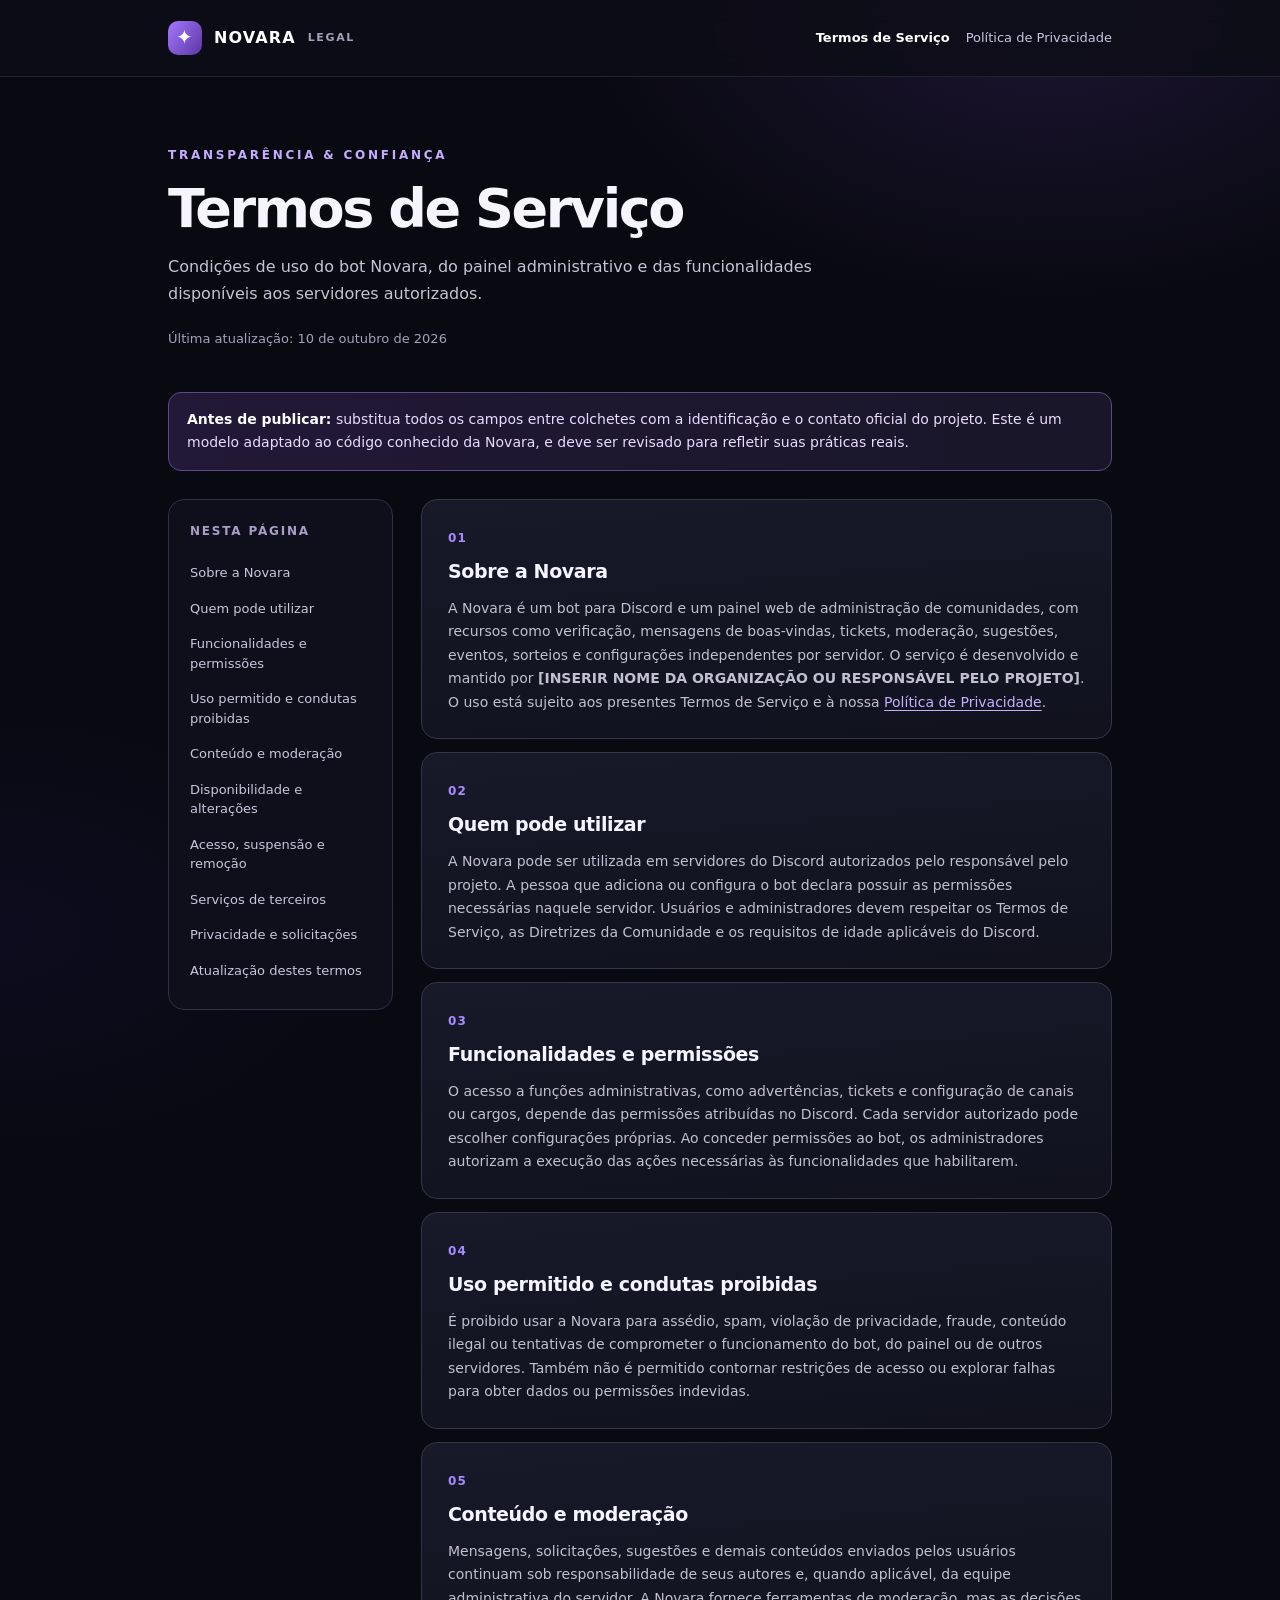
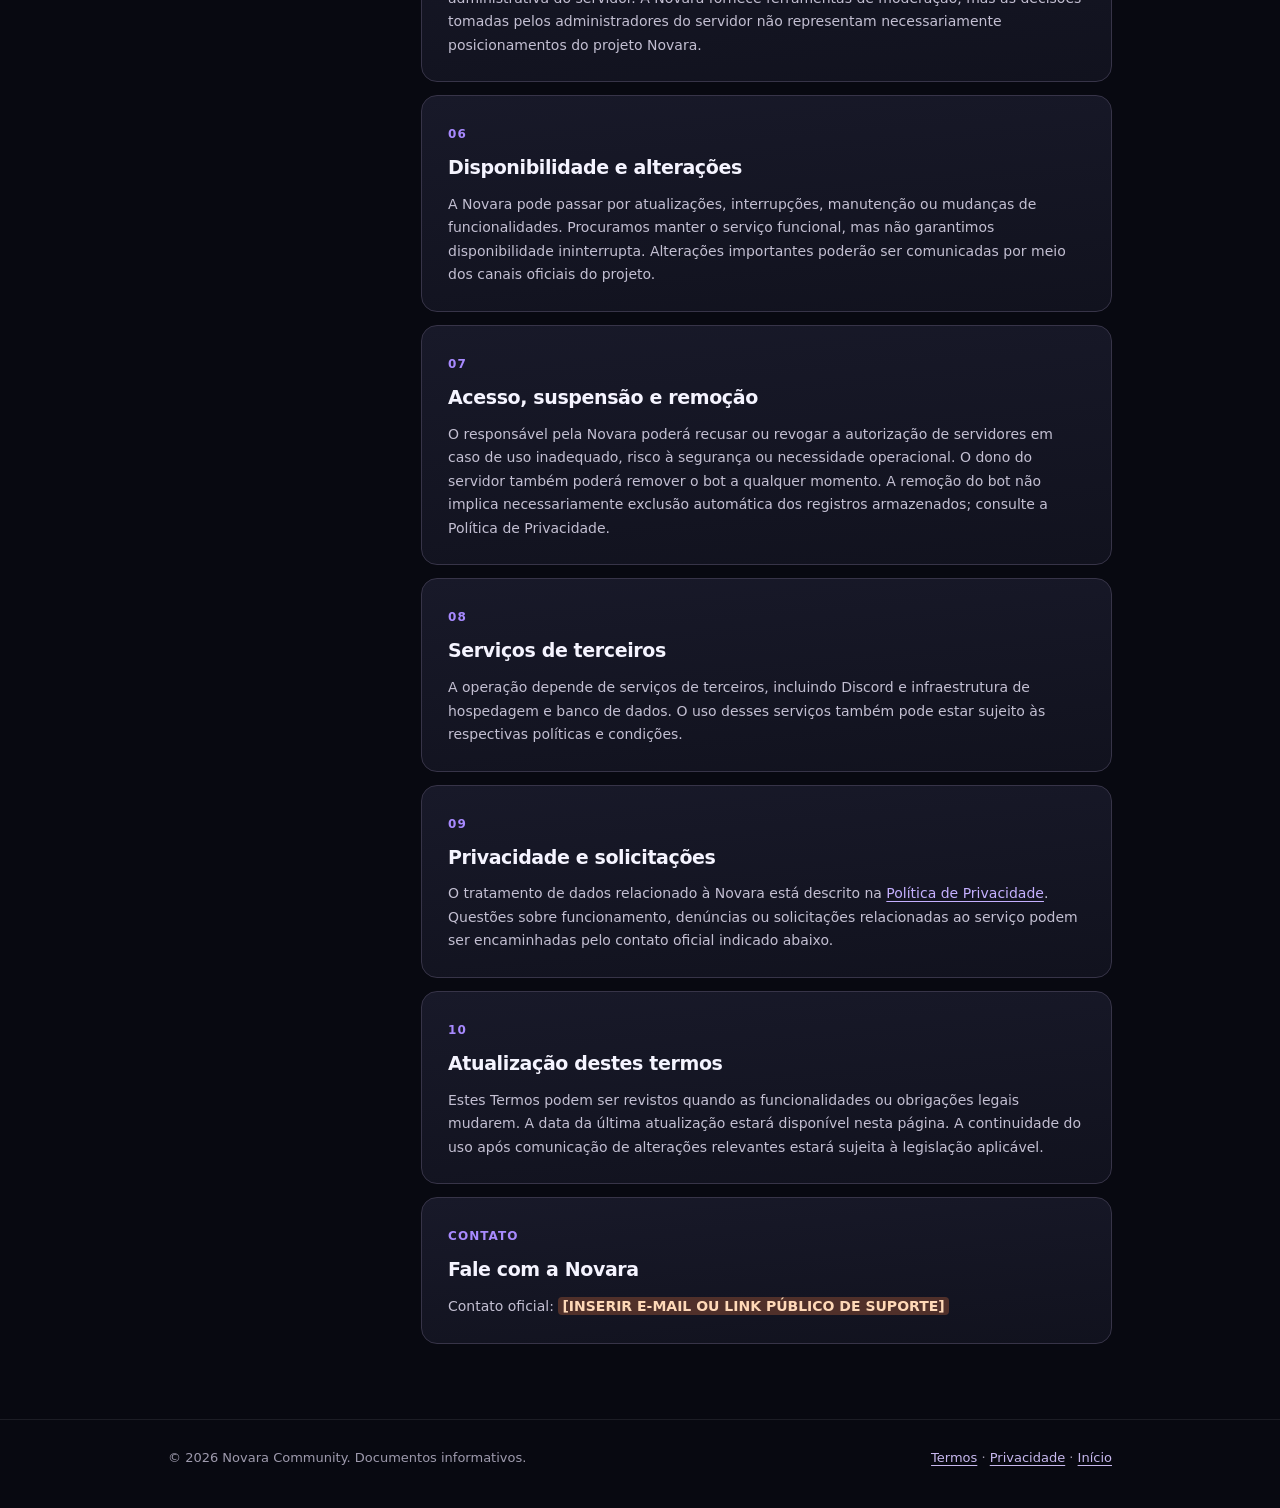
==== termos.html @ 0be62807 "Add files via upload" ====
<!doctype html>
<html lang="pt-BR"><head><meta charset="utf-8"><meta name="viewport" content="width=device-width,initial-scale=1"><meta name="theme-color" content="#080911"><meta name="description" content="Termos de Serviço da Novara Community — bot Discord e dashboard."><title>Termos de Serviço | Novara</title><link rel="stylesheet" href="style.css"></head>
<body><header class="top"><div class="wrap nav"><a class="brand" href="index.html"><span class="mark">✦</span>NOVARA <span style="color:#a5a0ba;font-size:11px;letter-spacing:.15em">LEGAL</span></a><nav class="navlinks"><a class="active" href="termos.html">Termos de Serviço</a><a class="" href="privacidade.html">Política de Privacidade</a></nav></div></header>
<main class="wrap"><div class="hero"><div class="eyebrow">Transparência & confiança</div><h1>Termos de Serviço</h1><p class="lead">Condições de uso do bot Novara, do painel administrativo e das funcionalidades disponíveis aos servidores autorizados.</p><p class="meta">Última atualização: 10 de outubro de 2026</p></div>
<div class="callout"><strong>Antes de publicar:</strong> substitua todos os campos entre colchetes com a identificação e o contato oficial do projeto. Este é um modelo adaptado ao código conhecido da Novara, e deve ser revisado para refletir suas práticas reais.</div>
<div class="grid"><aside class="side"><h2>Nesta página</h2><a href="#s1">Sobre a Novara</a><a href="#s2">Quem pode utilizar</a><a href="#s3">Funcionalidades e permissões</a><a href="#s4">Uso permitido e condutas proibidas</a><a href="#s5">Conteúdo e moderação</a><a href="#s6">Disponibilidade e alterações</a><a href="#s7">Acesso, suspensão e remoção</a><a href="#s8">Serviços de terceiros</a><a href="#s9">Privacidade e solicitações</a><a href="#s10">Atualização destes termos</a></aside><article class="content"><section class="section" id="s1"><span class="section-num">01</span><h2>Sobre a Novara</h2><div class="copy"><p>A Novara é um bot para Discord e um painel web de administração de comunidades, com recursos como verificação, mensagens de boas-vindas, tickets, moderação, sugestões, eventos, sorteios e configurações independentes por servidor. O serviço é desenvolvido e mantido por <strong>[INSERIR NOME DA ORGANIZAÇÃO OU RESPONSÁVEL PELO PROJETO]</strong>. O uso está sujeito aos presentes Termos de Serviço e à nossa <a href="privacidade.html">Política de Privacidade</a>.</p></div></section><section class="section" id="s2"><span class="section-num">02</span><h2>Quem pode utilizar</h2><div class="copy"><p>A Novara pode ser utilizada em servidores do Discord autorizados pelo responsável pelo projeto. A pessoa que adiciona ou configura o bot declara possuir as permissões necessárias naquele servidor. Usuários e administradores devem respeitar os Termos de Serviço, as Diretrizes da Comunidade e os requisitos de idade aplicáveis do Discord.</p></div></section><section class="section" id="s3"><span class="section-num">03</span><h2>Funcionalidades e permissões</h2><div class="copy"><p>O acesso a funções administrativas, como advertências, tickets e configuração de canais ou cargos, depende das permissões atribuídas no Discord. Cada servidor autorizado pode escolher configurações próprias. Ao conceder permissões ao bot, os administradores autorizam a execução das ações necessárias às funcionalidades que habilitarem.</p></div></section><section class="section" id="s4"><span class="section-num">04</span><h2>Uso permitido e condutas proibidas</h2><div class="copy"><p>É proibido usar a Novara para assédio, spam, violação de privacidade, fraude, conteúdo ilegal ou tentativas de comprometer o funcionamento do bot, do painel ou de outros servidores. Também não é permitido contornar restrições de acesso ou explorar falhas para obter dados ou permissões indevidas.</p></div></section><section class="section" id="s5"><span class="section-num">05</span><h2>Conteúdo e moderação</h2><div class="copy"><p>Mensagens, solicitações, sugestões e demais conteúdos enviados pelos usuários continuam sob responsabilidade de seus autores e, quando aplicável, da equipe administrativa do servidor. A Novara fornece ferramentas de moderação, mas as decisões tomadas pelos administradores do servidor não representam necessariamente posicionamentos do projeto Novara.</p></div></section><section class="section" id="s6"><span class="section-num">06</span><h2>Disponibilidade e alterações</h2><div class="copy"><p>A Novara pode passar por atualizações, interrupções, manutenção ou mudanças de funcionalidades. Procuramos manter o serviço funcional, mas não garantimos disponibilidade ininterrupta. Alterações importantes poderão ser comunicadas por meio dos canais oficiais do projeto.</p></div></section><section class="section" id="s7"><span class="section-num">07</span><h2>Acesso, suspensão e remoção</h2><div class="copy"><p>O responsável pela Novara poderá recusar ou revogar a autorização de servidores em caso de uso inadequado, risco à segurança ou necessidade operacional. O dono do servidor também poderá remover o bot a qualquer momento. A remoção do bot não implica necessariamente exclusão automática dos registros armazenados; consulte a Política de Privacidade.</p></div></section><section class="section" id="s8"><span class="section-num">08</span><h2>Serviços de terceiros</h2><div class="copy"><p>A operação depende de serviços de terceiros, incluindo Discord e infraestrutura de hospedagem e banco de dados. O uso desses serviços também pode estar sujeito às respectivas políticas e condições.</p></div></section><section class="section" id="s9"><span class="section-num">09</span><h2>Privacidade e solicitações</h2><div class="copy"><p>O tratamento de dados relacionado à Novara está descrito na <a href="privacidade.html">Política de Privacidade</a>. Questões sobre funcionamento, denúncias ou solicitações relacionadas ao serviço podem ser encaminhadas pelo contato oficial indicado abaixo.</p></div></section><section class="section" id="s10"><span class="section-num">10</span><h2>Atualização destes termos</h2><div class="copy"><p>Estes Termos podem ser revistos quando as funcionalidades ou obrigações legais mudarem. A data da última atualização estará disponível nesta página. A continuidade do uso após comunicação de alterações relevantes estará sujeita à legislação aplicável.</p></div></section><section class="section"><span class="section-num">CONTATO</span><h2>Fale com a Novara</h2><p>Contato oficial: <strong class="place">[INSERIR E-MAIL OU LINK PÚBLICO DE SUPORTE]</strong></p></section></article></div></main>
<footer class="footer"><div class="wrap foot-inner"><p>© 2026 Novara Community. Documentos informativos.</p><div><a href="termos.html">Termos</a> · <a href="privacidade.html">Privacidade</a> · <a href="index.html">Início</a></div></div></footer></body></html>
---- style.css ----
:root{color-scheme:dark;--bg:#080911;--card:#121422;--card2:#171928;--border:#303044;--text:#f5f4ff;--muted:#aaa9bf;--purple:#ac87ff;--purple2:#7b55d8;--max:1000px}*{box-sizing:border-box}html{scroll-behavior:smooth}body{margin:0;background:radial-gradient(ellipse 750px 480px at 82% 0%,#32205282,transparent 65%),radial-gradient(ellipse 650px 400px at 0% 30%,#1a143e4d,transparent 65%),var(--bg);color:var(--text);font-family:Inter,ui-sans-serif,system-ui,-apple-system,'Segoe UI',Arial,sans-serif;line-height:1.68;min-height:100vh}a{color:#c5b0ff;text-underline-offset:3px}a:hover{color:white}.wrap{max-width:var(--max);margin:0 auto;padding:0 28px}.top{border-bottom:1px solid #ffffff18;background:#0d0d18dd;backdrop-filter:blur(12px)}.nav{min-height:76px;display:flex;justify-content:space-between;align-items:center;gap:12px}.brand{font-weight:800;letter-spacing:.07em;color:#fff;text-decoration:none;display:flex;align-items:center;gap:12px}.mark{width:34px;height:34px;display:grid;place-items:center;border-radius:10px;color:white;background:linear-gradient(125deg,#a477ff,#5b37a3);font-size:20px}.navlinks{display:flex;flex-wrap:wrap;gap:16px;font-size:13px}.navlinks a{color:#c9c6df;text-decoration:none}.navlinks a.active{color:#fff;font-weight:750}.hero{padding:68px 0 42px}.eyebrow{font-size:12px;letter-spacing:.23em;color:#c6acff;font-weight:750;text-transform:uppercase}.hero h1{font-size:clamp(32px,5vw,54px);letter-spacing:-.045em;line-height:1.15;margin:13px 0 14px}.lead{font-size:16px;color:#c7c3d5;max-width:710px;margin:0}.meta{color:#a4a0bd;font-size:13px;margin:20px 0 0}.callout{margin:0 0 28px;border:1px solid #5d498c;background:linear-gradient(90deg,#221837,#181628);border-radius:13px;padding:15px 18px;color:#e8dcff;font-size:14px}.callout strong{color:#fff}.grid{display:grid;grid-template-columns:225px 1fr;gap:28px;align-items:start;padding-bottom:75px}.side{position:sticky;top:25px;background:#11111ed9;border:1px solid var(--border);border-radius:16px;padding:21px}.side h2{margin:0 0 14px;font-size:12px;color:#aa9dc7;text-transform:uppercase;letter-spacing:.15em}.side a{display:block;font-size:13px;line-height:1.5;text-decoration:none;padding:8px 0;color:#cbc6dc}.side a:hover{color:var(--purple)}.content{display:grid;gap:13px}.section{padding:24px 26px;background:linear-gradient(175deg,#181929,#11121e);border:1px solid #373448;border-radius:16px}.section-num{color:#a88aff;font-size:12px;font-weight:700;letter-spacing:.09em}.section h2{font-size:19px;margin:5px 0 9px;letter-spacing:-.02em}.section p,.section ul{color:#c3bfd2;font-size:14px;margin:0}.section ul{padding-left:20px;margin-top:10px}.section li{margin:5px 0}.place{background:#50302a;color:#ffd9b8;padding:1px 4px;border-radius:4px}.footer{border-top:1px solid #ffffff15;color:#9e9aad;padding:27px 0 40px;font-size:13px}.foot-inner{display:flex;justify-content:space-between;gap:20px;flex-wrap:wrap}.footer a{color:#c7b8ee}.footer p{margin:0}.notice{font-size:13px;color:#a49ebc;padding:0 0 35px}@media(max-width:760px){.grid{display:block}.side{position:static;margin-bottom:18px}.side a{display:inline-block;margin-right:16px;padding:5px 0}.hero{padding:46px 0 30px}.section{padding:20px}.wrap{padding:0 16px}}
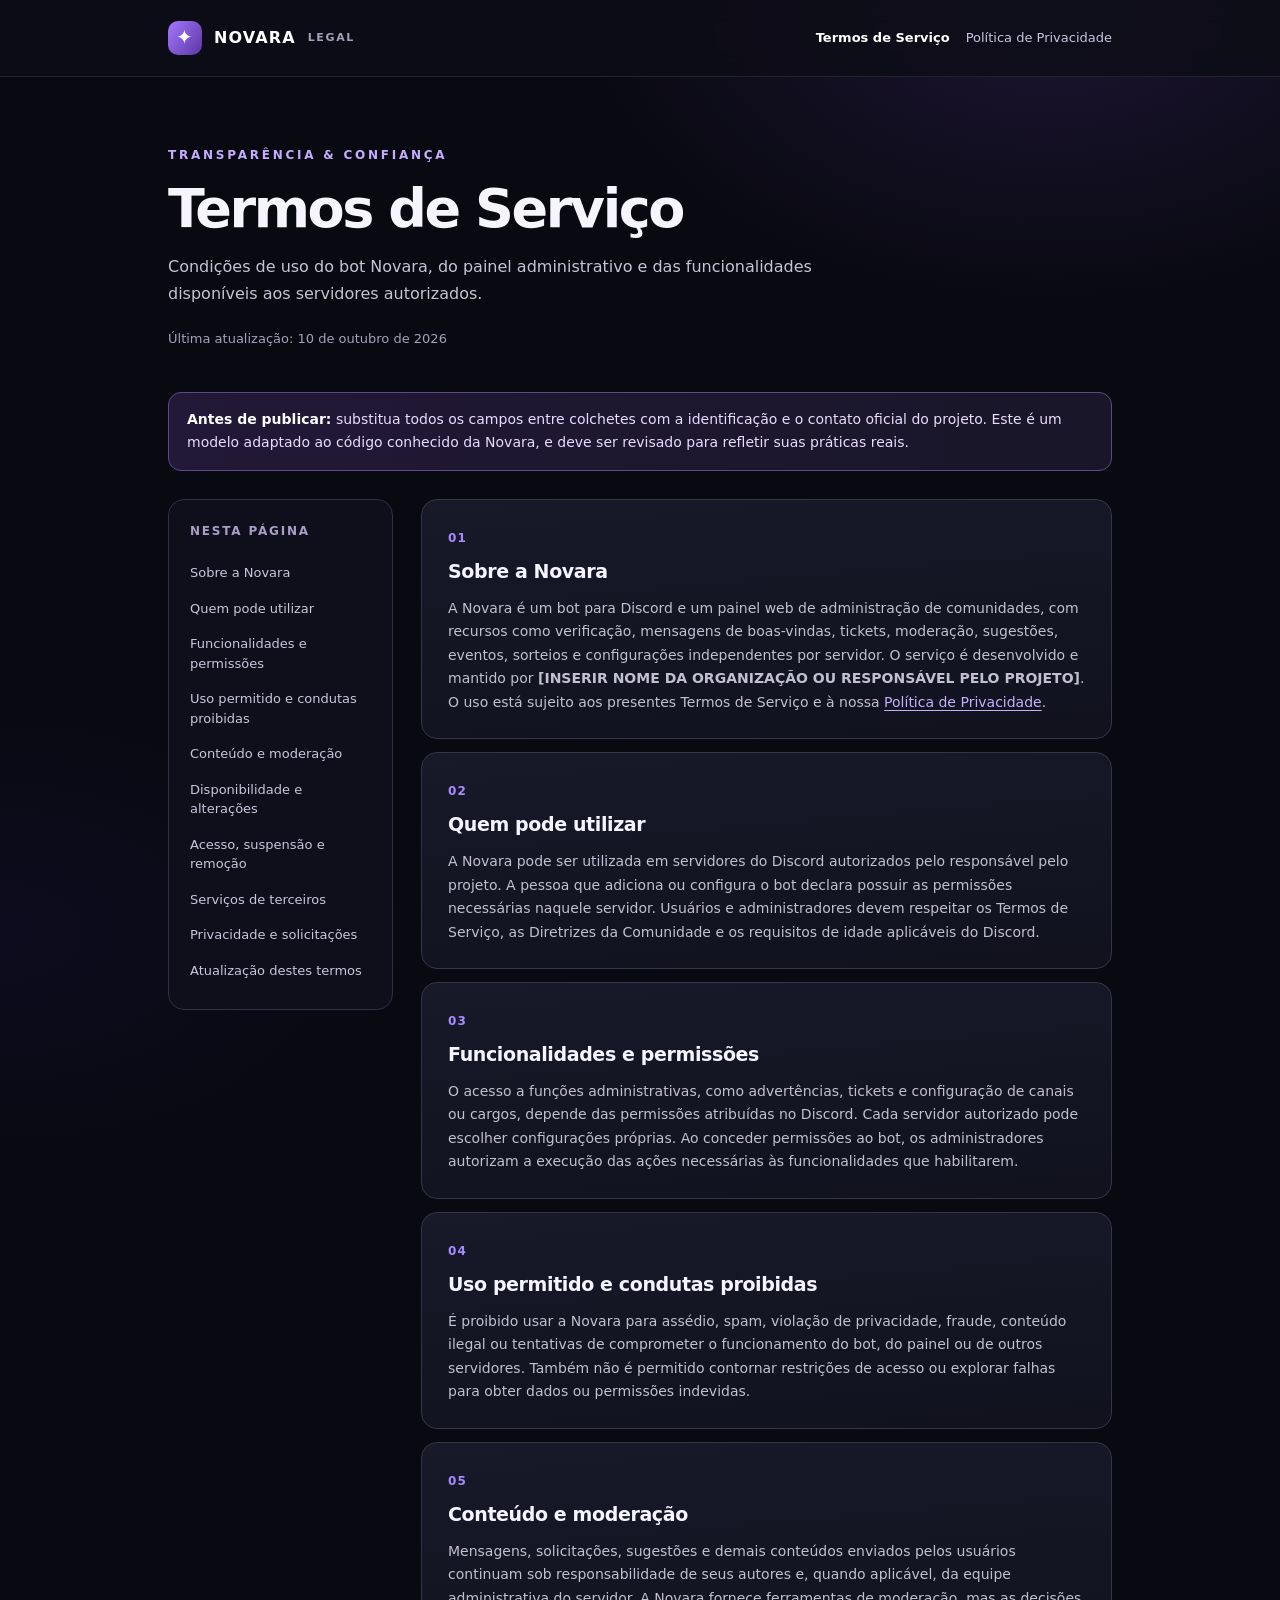
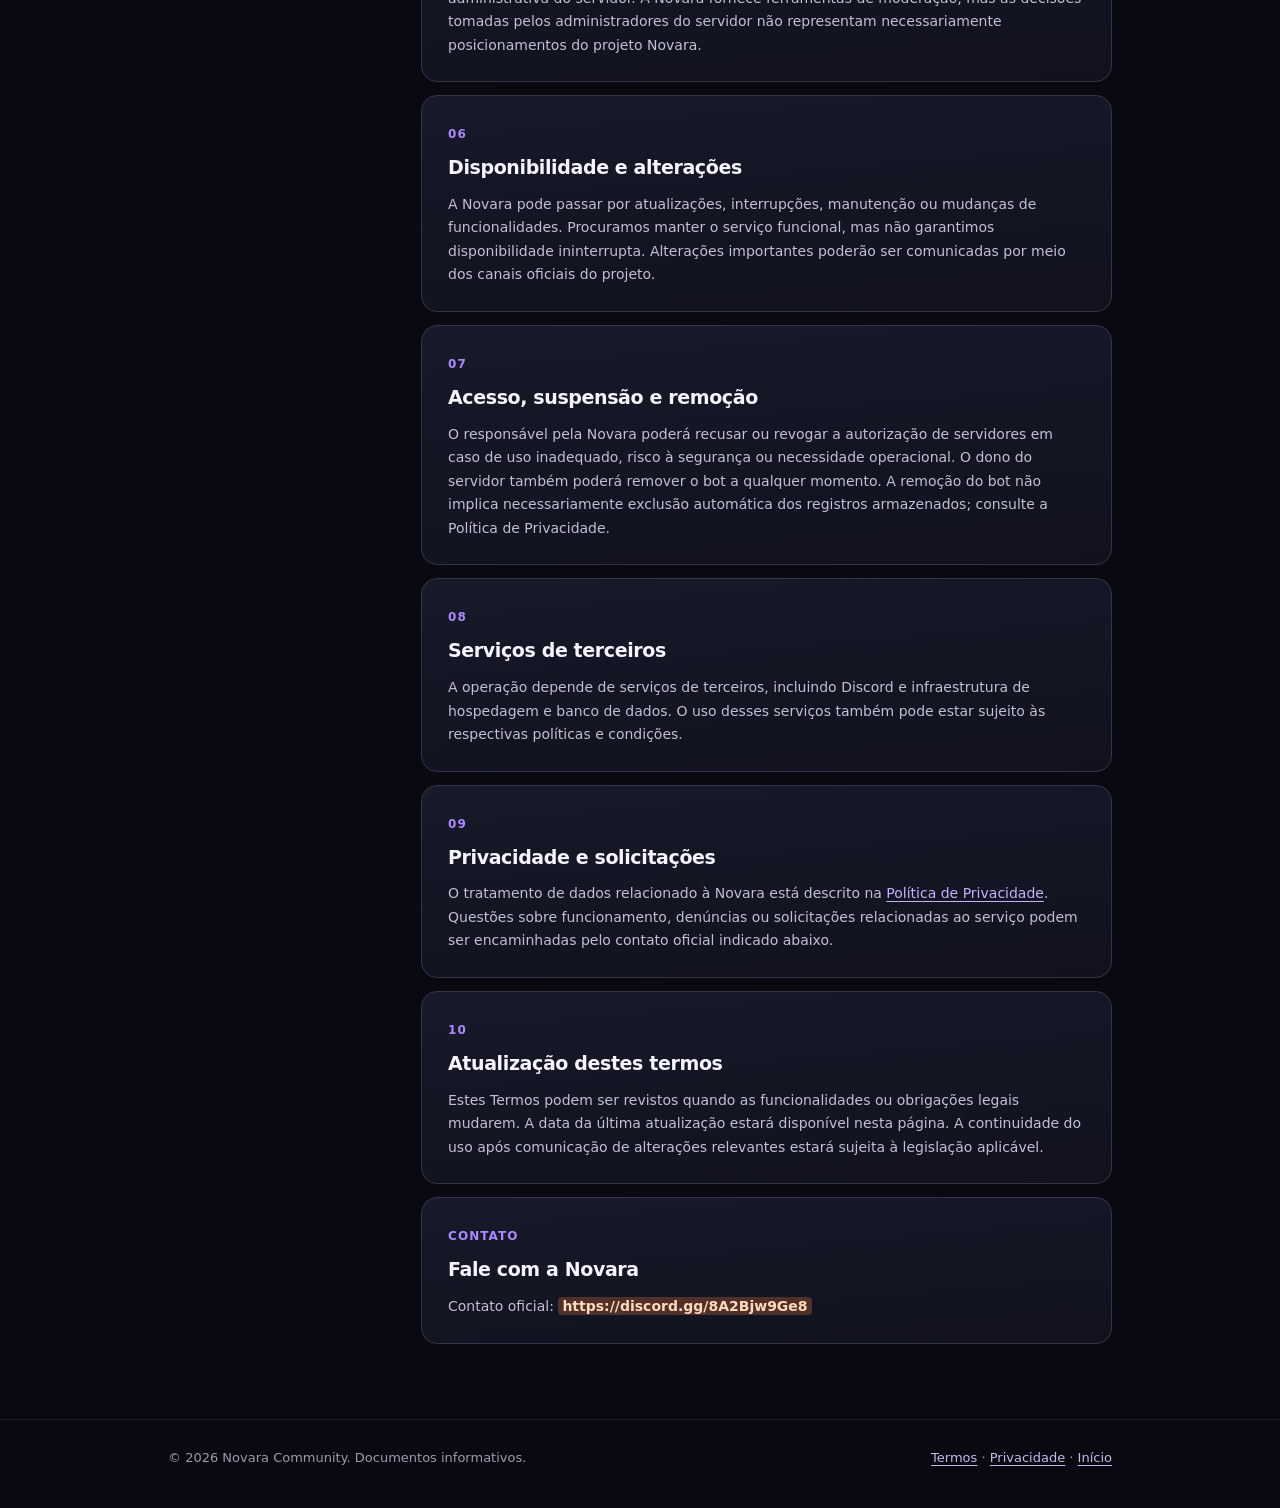
==== commit 7ddc2413: "Update termos.html" ====
--- a/termos.html
+++ b/termos.html
@@ -3,5 +3,5 @@
 <body><header class="top"><div class="wrap nav"><a class="brand" href="index.html"><span class="mark">✦</span>NOVARA <span style="color:#a5a0ba;font-size:11px;letter-spacing:.15em">LEGAL</span></a><nav class="navlinks"><a class="active" href="termos.html">Termos de Serviço</a><a class="" href="privacidade.html">Política de Privacidade</a></nav></div></header>
 <main class="wrap"><div class="hero"><div class="eyebrow">Transparência & confiança</div><h1>Termos de Serviço</h1><p class="lead">Condições de uso do bot Novara, do painel administrativo e das funcionalidades disponíveis aos servidores autorizados.</p><p class="meta">Última atualização: 10 de outubro de 2026</p></div>
 <div class="callout"><strong>Antes de publicar:</strong> substitua todos os campos entre colchetes com a identificação e o contato oficial do projeto. Este é um modelo adaptado ao código conhecido da Novara, e deve ser revisado para refletir suas práticas reais.</div>
-<div class="grid"><aside class="side"><h2>Nesta página</h2><a href="#s1">Sobre a Novara</a><a href="#s2">Quem pode utilizar</a><a href="#s3">Funcionalidades e permissões</a><a href="#s4">Uso permitido e condutas proibidas</a><a href="#s5">Conteúdo e moderação</a><a href="#s6">Disponibilidade e alterações</a><a href="#s7">Acesso, suspensão e remoção</a><a href="#s8">Serviços de terceiros</a><a href="#s9">Privacidade e solicitações</a><a href="#s10">Atualização destes termos</a></aside><article class="content"><section class="section" id="s1"><span class="section-num">01</span><h2>Sobre a Novara</h2><div class="copy"><p>A Novara é um bot para Discord e um painel web de administração de comunidades, com recursos como verificação, mensagens de boas-vindas, tickets, moderação, sugestões, eventos, sorteios e configurações independentes por servidor. O serviço é desenvolvido e mantido por <strong>[INSERIR NOME DA ORGANIZAÇÃO OU RESPONSÁVEL PELO PROJETO]</strong>. O uso está sujeito aos presentes Termos de Serviço e à nossa <a href="privacidade.html">Política de Privacidade</a>.</p></div></section><section class="section" id="s2"><span class="section-num">02</span><h2>Quem pode utilizar</h2><div class="copy"><p>A Novara pode ser utilizada em servidores do Discord autorizados pelo responsável pelo projeto. A pessoa que adiciona ou configura o bot declara possuir as permissões necessárias naquele servidor. Usuários e administradores devem respeitar os Termos de Serviço, as Diretrizes da Comunidade e os requisitos de idade aplicáveis do Discord.</p></div></section><section class="section" id="s3"><span class="section-num">03</span><h2>Funcionalidades e permissões</h2><div class="copy"><p>O acesso a funções administrativas, como advertências, tickets e configuração de canais ou cargos, depende das permissões atribuídas no Discord. Cada servidor autorizado pode escolher configurações próprias. Ao conceder permissões ao bot, os administradores autorizam a execução das ações necessárias às funcionalidades que habilitarem.</p></div></section><section class="section" id="s4"><span class="section-num">04</span><h2>Uso permitido e condutas proibidas</h2><div class="copy"><p>É proibido usar a Novara para assédio, spam, violação de privacidade, fraude, conteúdo ilegal ou tentativas de comprometer o funcionamento do bot, do painel ou de outros servidores. Também não é permitido contornar restrições de acesso ou explorar falhas para obter dados ou permissões indevidas.</p></div></section><section class="section" id="s5"><span class="section-num">05</span><h2>Conteúdo e moderação</h2><div class="copy"><p>Mensagens, solicitações, sugestões e demais conteúdos enviados pelos usuários continuam sob responsabilidade de seus autores e, quando aplicável, da equipe administrativa do servidor. A Novara fornece ferramentas de moderação, mas as decisões tomadas pelos administradores do servidor não representam necessariamente posicionamentos do projeto Novara.</p></div></section><section class="section" id="s6"><span class="section-num">06</span><h2>Disponibilidade e alterações</h2><div class="copy"><p>A Novara pode passar por atualizações, interrupções, manutenção ou mudanças de funcionalidades. Procuramos manter o serviço funcional, mas não garantimos disponibilidade ininterrupta. Alterações importantes poderão ser comunicadas por meio dos canais oficiais do projeto.</p></div></section><section class="section" id="s7"><span class="section-num">07</span><h2>Acesso, suspensão e remoção</h2><div class="copy"><p>O responsável pela Novara poderá recusar ou revogar a autorização de servidores em caso de uso inadequado, risco à segurança ou necessidade operacional. O dono do servidor também poderá remover o bot a qualquer momento. A remoção do bot não implica necessariamente exclusão automática dos registros armazenados; consulte a Política de Privacidade.</p></div></section><section class="section" id="s8"><span class="section-num">08</span><h2>Serviços de terceiros</h2><div class="copy"><p>A operação depende de serviços de terceiros, incluindo Discord e infraestrutura de hospedagem e banco de dados. O uso desses serviços também pode estar sujeito às respectivas políticas e condições.</p></div></section><section class="section" id="s9"><span class="section-num">09</span><h2>Privacidade e solicitações</h2><div class="copy"><p>O tratamento de dados relacionado à Novara está descrito na <a href="privacidade.html">Política de Privacidade</a>. Questões sobre funcionamento, denúncias ou solicitações relacionadas ao serviço podem ser encaminhadas pelo contato oficial indicado abaixo.</p></div></section><section class="section" id="s10"><span class="section-num">10</span><h2>Atualização destes termos</h2><div class="copy"><p>Estes Termos podem ser revistos quando as funcionalidades ou obrigações legais mudarem. A data da última atualização estará disponível nesta página. A continuidade do uso após comunicação de alterações relevantes estará sujeita à legislação aplicável.</p></div></section><section class="section"><span class="section-num">CONTATO</span><h2>Fale com a Novara</h2><p>Contato oficial: <strong class="place">[INSERIR E-MAIL OU LINK PÚBLICO DE SUPORTE]</strong></p></section></article></div></main>
-<footer class="footer"><div class="wrap foot-inner"><p>© 2026 Novara Community. Documentos informativos.</p><div><a href="termos.html">Termos</a> · <a href="privacidade.html">Privacidade</a> · <a href="index.html">Início</a></div></div></footer></body></html>+<div class="grid"><aside class="side"><h2>Nesta página</h2><a href="#s1">Sobre a Novara</a><a href="#s2">Quem pode utilizar</a><a href="#s3">Funcionalidades e permissões</a><a href="#s4">Uso permitido e condutas proibidas</a><a href="#s5">Conteúdo e moderação</a><a href="#s6">Disponibilidade e alterações</a><a href="#s7">Acesso, suspensão e remoção</a><a href="#s8">Serviços de terceiros</a><a href="#s9">Privacidade e solicitações</a><a href="#s10">Atualização destes termos</a></aside><article class="content"><section class="section" id="s1"><span class="section-num">01</span><h2>Sobre a Novara</h2><div class="copy"><p>A Novara é um bot para Discord e um painel web de administração de comunidades, com recursos como verificação, mensagens de boas-vindas, tickets, moderação, sugestões, eventos, sorteios e configurações independentes por servidor. O serviço é desenvolvido e mantido por <strong>[INSERIR NOME DA ORGANIZAÇÃO OU RESPONSÁVEL PELO PROJETO]</strong>. O uso está sujeito aos presentes Termos de Serviço e à nossa <a href="privacidade.html">Política de Privacidade</a>.</p></div></section><section class="section" id="s2"><span class="section-num">02</span><h2>Quem pode utilizar</h2><div class="copy"><p>A Novara pode ser utilizada em servidores do Discord autorizados pelo responsável pelo projeto. A pessoa que adiciona ou configura o bot declara possuir as permissões necessárias naquele servidor. Usuários e administradores devem respeitar os Termos de Serviço, as Diretrizes da Comunidade e os requisitos de idade aplicáveis do Discord.</p></div></section><section class="section" id="s3"><span class="section-num">03</span><h2>Funcionalidades e permissões</h2><div class="copy"><p>O acesso a funções administrativas, como advertências, tickets e configuração de canais ou cargos, depende das permissões atribuídas no Discord. Cada servidor autorizado pode escolher configurações próprias. Ao conceder permissões ao bot, os administradores autorizam a execução das ações necessárias às funcionalidades que habilitarem.</p></div></section><section class="section" id="s4"><span class="section-num">04</span><h2>Uso permitido e condutas proibidas</h2><div class="copy"><p>É proibido usar a Novara para assédio, spam, violação de privacidade, fraude, conteúdo ilegal ou tentativas de comprometer o funcionamento do bot, do painel ou de outros servidores. Também não é permitido contornar restrições de acesso ou explorar falhas para obter dados ou permissões indevidas.</p></div></section><section class="section" id="s5"><span class="section-num">05</span><h2>Conteúdo e moderação</h2><div class="copy"><p>Mensagens, solicitações, sugestões e demais conteúdos enviados pelos usuários continuam sob responsabilidade de seus autores e, quando aplicável, da equipe administrativa do servidor. A Novara fornece ferramentas de moderação, mas as decisões tomadas pelos administradores do servidor não representam necessariamente posicionamentos do projeto Novara.</p></div></section><section class="section" id="s6"><span class="section-num">06</span><h2>Disponibilidade e alterações</h2><div class="copy"><p>A Novara pode passar por atualizações, interrupções, manutenção ou mudanças de funcionalidades. Procuramos manter o serviço funcional, mas não garantimos disponibilidade ininterrupta. Alterações importantes poderão ser comunicadas por meio dos canais oficiais do projeto.</p></div></section><section class="section" id="s7"><span class="section-num">07</span><h2>Acesso, suspensão e remoção</h2><div class="copy"><p>O responsável pela Novara poderá recusar ou revogar a autorização de servidores em caso de uso inadequado, risco à segurança ou necessidade operacional. O dono do servidor também poderá remover o bot a qualquer momento. A remoção do bot não implica necessariamente exclusão automática dos registros armazenados; consulte a Política de Privacidade.</p></div></section><section class="section" id="s8"><span class="section-num">08</span><h2>Serviços de terceiros</h2><div class="copy"><p>A operação depende de serviços de terceiros, incluindo Discord e infraestrutura de hospedagem e banco de dados. O uso desses serviços também pode estar sujeito às respectivas políticas e condições.</p></div></section><section class="section" id="s9"><span class="section-num">09</span><h2>Privacidade e solicitações</h2><div class="copy"><p>O tratamento de dados relacionado à Novara está descrito na <a href="privacidade.html">Política de Privacidade</a>. Questões sobre funcionamento, denúncias ou solicitações relacionadas ao serviço podem ser encaminhadas pelo contato oficial indicado abaixo.</p></div></section><section class="section" id="s10"><span class="section-num">10</span><h2>Atualização destes termos</h2><div class="copy"><p>Estes Termos podem ser revistos quando as funcionalidades ou obrigações legais mudarem. A data da última atualização estará disponível nesta página. A continuidade do uso após comunicação de alterações relevantes estará sujeita à legislação aplicável.</p></div></section><section class="section"><span class="section-num">CONTATO</span><h2>Fale com a Novara</h2><p>Contato oficial: <strong class="place">https://discord.gg/8A2Bjw9Ge8</strong></p></section></article></div></main>
+<footer class="footer"><div class="wrap foot-inner"><p>© 2026 Novara Community. Documentos informativos.</p><div><a href="termos.html">Termos</a> · <a href="privacidade.html">Privacidade</a> · <a href="index.html">Início</a></div></div></footer></body></html>
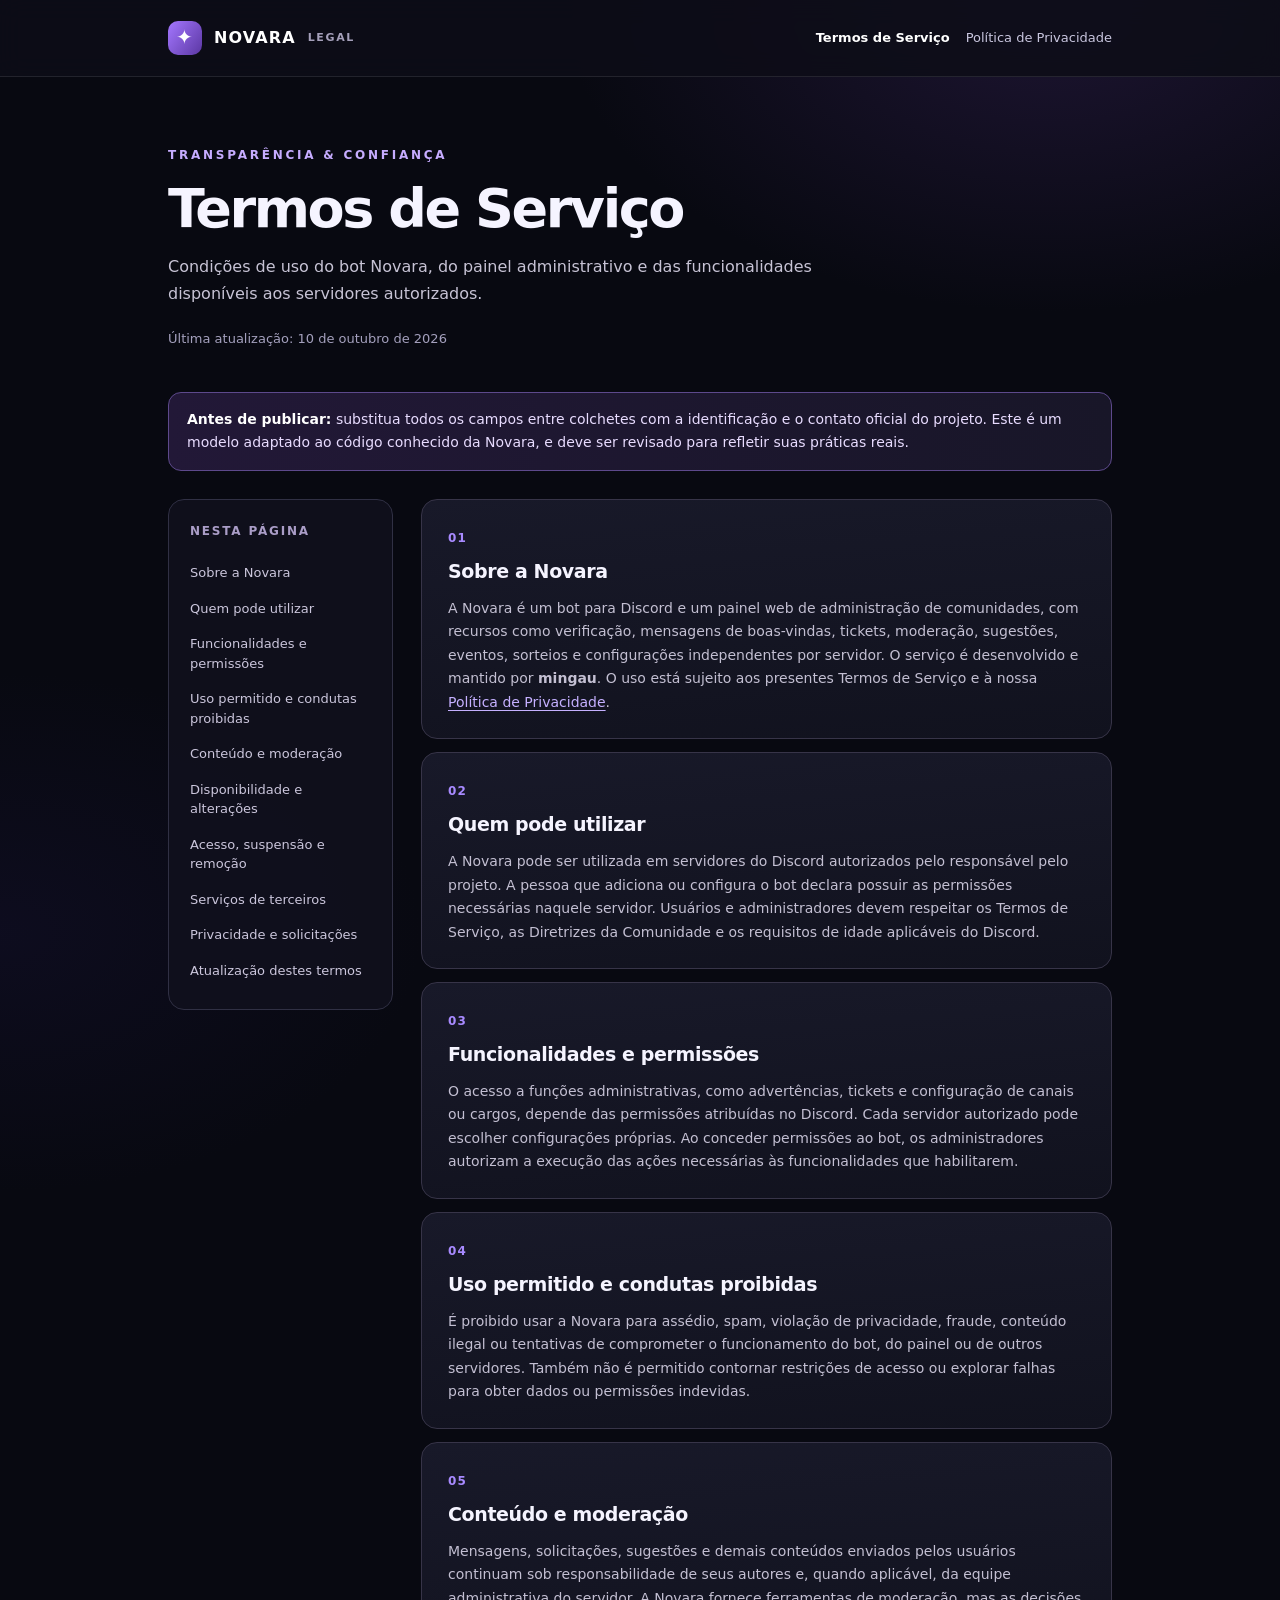
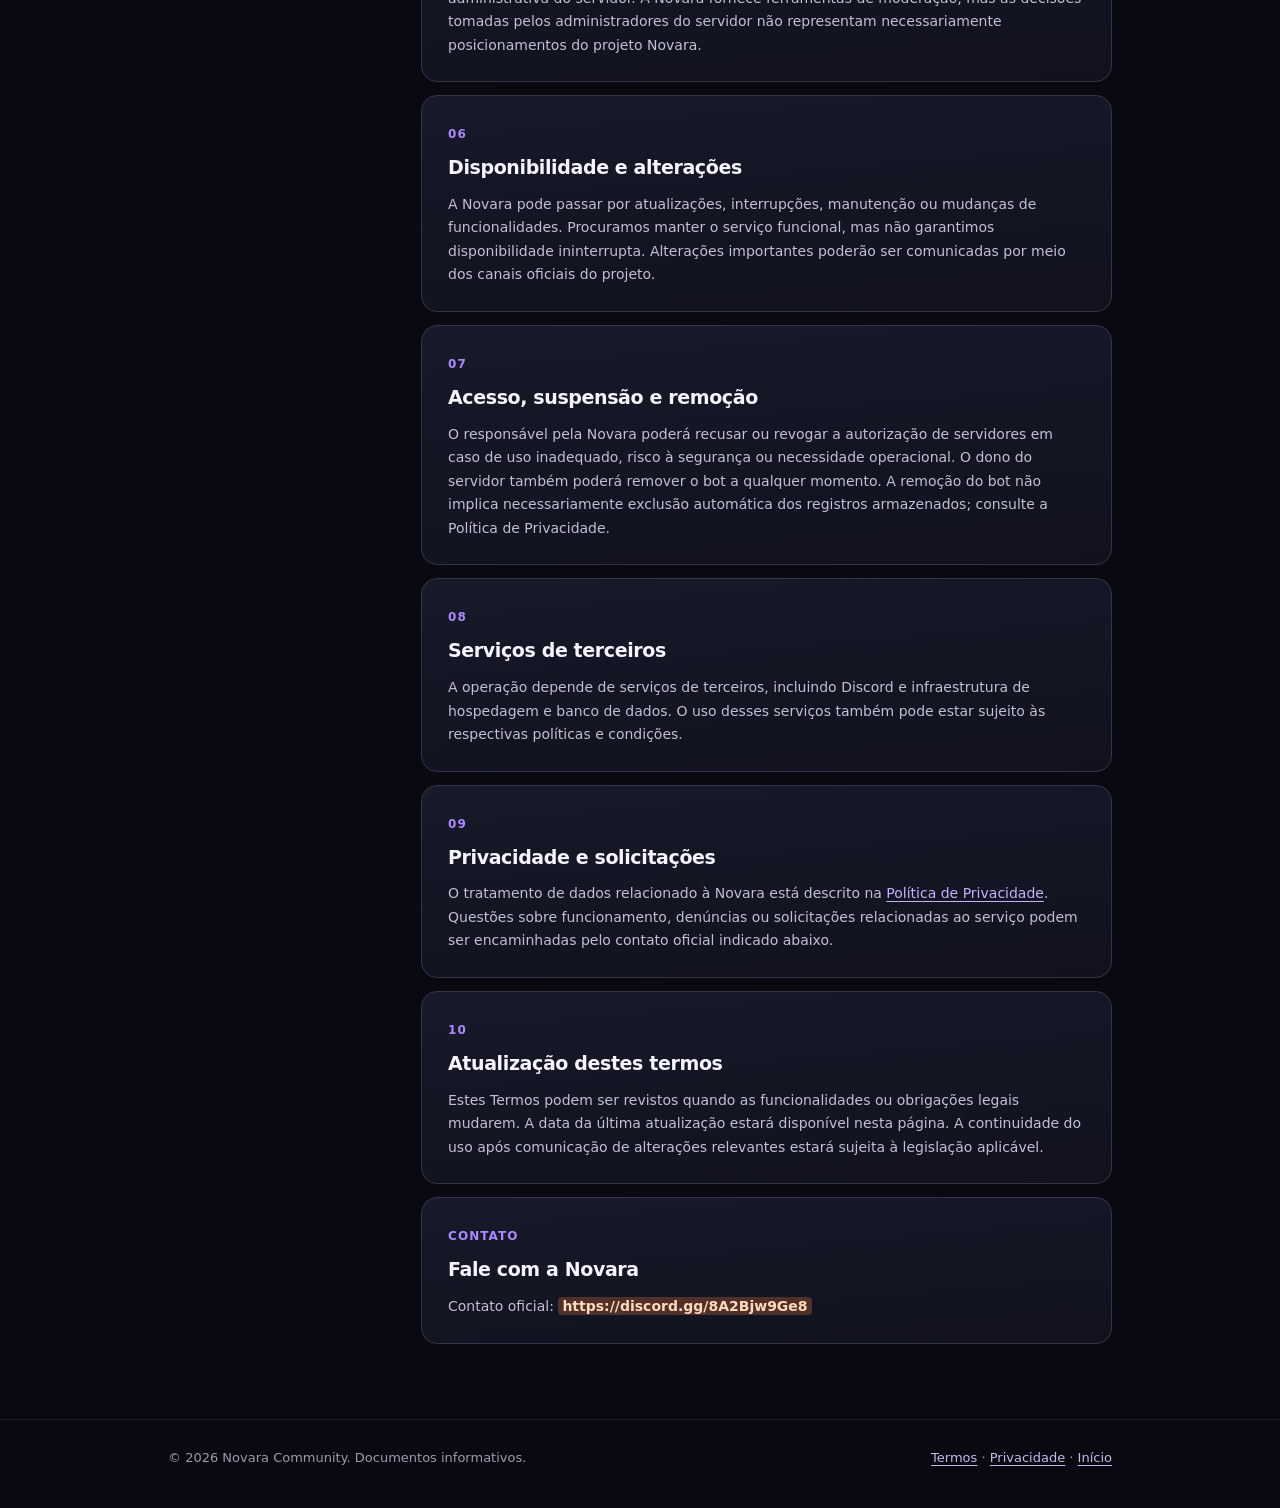
==== commit 9ad1f7d5: "Update termos.html" ====
--- a/termos.html
+++ b/termos.html
@@ -3,5 +3,5 @@
 <body><header class="top"><div class="wrap nav"><a class="brand" href="index.html"><span class="mark">✦</span>NOVARA <span style="color:#a5a0ba;font-size:11px;letter-spacing:.15em">LEGAL</span></a><nav class="navlinks"><a class="active" href="termos.html">Termos de Serviço</a><a class="" href="privacidade.html">Política de Privacidade</a></nav></div></header>
 <main class="wrap"><div class="hero"><div class="eyebrow">Transparência & confiança</div><h1>Termos de Serviço</h1><p class="lead">Condições de uso do bot Novara, do painel administrativo e das funcionalidades disponíveis aos servidores autorizados.</p><p class="meta">Última atualização: 10 de outubro de 2026</p></div>
 <div class="callout"><strong>Antes de publicar:</strong> substitua todos os campos entre colchetes com a identificação e o contato oficial do projeto. Este é um modelo adaptado ao código conhecido da Novara, e deve ser revisado para refletir suas práticas reais.</div>
-<div class="grid"><aside class="side"><h2>Nesta página</h2><a href="#s1">Sobre a Novara</a><a href="#s2">Quem pode utilizar</a><a href="#s3">Funcionalidades e permissões</a><a href="#s4">Uso permitido e condutas proibidas</a><a href="#s5">Conteúdo e moderação</a><a href="#s6">Disponibilidade e alterações</a><a href="#s7">Acesso, suspensão e remoção</a><a href="#s8">Serviços de terceiros</a><a href="#s9">Privacidade e solicitações</a><a href="#s10">Atualização destes termos</a></aside><article class="content"><section class="section" id="s1"><span class="section-num">01</span><h2>Sobre a Novara</h2><div class="copy"><p>A Novara é um bot para Discord e um painel web de administração de comunidades, com recursos como verificação, mensagens de boas-vindas, tickets, moderação, sugestões, eventos, sorteios e configurações independentes por servidor. O serviço é desenvolvido e mantido por <strong>[INSERIR NOME DA ORGANIZAÇÃO OU RESPONSÁVEL PELO PROJETO]</strong>. O uso está sujeito aos presentes Termos de Serviço e à nossa <a href="privacidade.html">Política de Privacidade</a>.</p></div></section><section class="section" id="s2"><span class="section-num">02</span><h2>Quem pode utilizar</h2><div class="copy"><p>A Novara pode ser utilizada em servidores do Discord autorizados pelo responsável pelo projeto. A pessoa que adiciona ou configura o bot declara possuir as permissões necessárias naquele servidor. Usuários e administradores devem respeitar os Termos de Serviço, as Diretrizes da Comunidade e os requisitos de idade aplicáveis do Discord.</p></div></section><section class="section" id="s3"><span class="section-num">03</span><h2>Funcionalidades e permissões</h2><div class="copy"><p>O acesso a funções administrativas, como advertências, tickets e configuração de canais ou cargos, depende das permissões atribuídas no Discord. Cada servidor autorizado pode escolher configurações próprias. Ao conceder permissões ao bot, os administradores autorizam a execução das ações necessárias às funcionalidades que habilitarem.</p></div></section><section class="section" id="s4"><span class="section-num">04</span><h2>Uso permitido e condutas proibidas</h2><div class="copy"><p>É proibido usar a Novara para assédio, spam, violação de privacidade, fraude, conteúdo ilegal ou tentativas de comprometer o funcionamento do bot, do painel ou de outros servidores. Também não é permitido contornar restrições de acesso ou explorar falhas para obter dados ou permissões indevidas.</p></div></section><section class="section" id="s5"><span class="section-num">05</span><h2>Conteúdo e moderação</h2><div class="copy"><p>Mensagens, solicitações, sugestões e demais conteúdos enviados pelos usuários continuam sob responsabilidade de seus autores e, quando aplicável, da equipe administrativa do servidor. A Novara fornece ferramentas de moderação, mas as decisões tomadas pelos administradores do servidor não representam necessariamente posicionamentos do projeto Novara.</p></div></section><section class="section" id="s6"><span class="section-num">06</span><h2>Disponibilidade e alterações</h2><div class="copy"><p>A Novara pode passar por atualizações, interrupções, manutenção ou mudanças de funcionalidades. Procuramos manter o serviço funcional, mas não garantimos disponibilidade ininterrupta. Alterações importantes poderão ser comunicadas por meio dos canais oficiais do projeto.</p></div></section><section class="section" id="s7"><span class="section-num">07</span><h2>Acesso, suspensão e remoção</h2><div class="copy"><p>O responsável pela Novara poderá recusar ou revogar a autorização de servidores em caso de uso inadequado, risco à segurança ou necessidade operacional. O dono do servidor também poderá remover o bot a qualquer momento. A remoção do bot não implica necessariamente exclusão automática dos registros armazenados; consulte a Política de Privacidade.</p></div></section><section class="section" id="s8"><span class="section-num">08</span><h2>Serviços de terceiros</h2><div class="copy"><p>A operação depende de serviços de terceiros, incluindo Discord e infraestrutura de hospedagem e banco de dados. O uso desses serviços também pode estar sujeito às respectivas políticas e condições.</p></div></section><section class="section" id="s9"><span class="section-num">09</span><h2>Privacidade e solicitações</h2><div class="copy"><p>O tratamento de dados relacionado à Novara está descrito na <a href="privacidade.html">Política de Privacidade</a>. Questões sobre funcionamento, denúncias ou solicitações relacionadas ao serviço podem ser encaminhadas pelo contato oficial indicado abaixo.</p></div></section><section class="section" id="s10"><span class="section-num">10</span><h2>Atualização destes termos</h2><div class="copy"><p>Estes Termos podem ser revistos quando as funcionalidades ou obrigações legais mudarem. A data da última atualização estará disponível nesta página. A continuidade do uso após comunicação de alterações relevantes estará sujeita à legislação aplicável.</p></div></section><section class="section"><span class="section-num">CONTATO</span><h2>Fale com a Novara</h2><p>Contato oficial: <strong class="place">https://discord.gg/8A2Bjw9Ge8</strong></p></section></article></div></main>
+<div class="grid"><aside class="side"><h2>Nesta página</h2><a href="#s1">Sobre a Novara</a><a href="#s2">Quem pode utilizar</a><a href="#s3">Funcionalidades e permissões</a><a href="#s4">Uso permitido e condutas proibidas</a><a href="#s5">Conteúdo e moderação</a><a href="#s6">Disponibilidade e alterações</a><a href="#s7">Acesso, suspensão e remoção</a><a href="#s8">Serviços de terceiros</a><a href="#s9">Privacidade e solicitações</a><a href="#s10">Atualização destes termos</a></aside><article class="content"><section class="section" id="s1"><span class="section-num">01</span><h2>Sobre a Novara</h2><div class="copy"><p>A Novara é um bot para Discord e um painel web de administração de comunidades, com recursos como verificação, mensagens de boas-vindas, tickets, moderação, sugestões, eventos, sorteios e configurações independentes por servidor. O serviço é desenvolvido e mantido por <strong>mingau</strong>. O uso está sujeito aos presentes Termos de Serviço e à nossa <a href="privacidade.html">Política de Privacidade</a>.</p></div></section><section class="section" id="s2"><span class="section-num">02</span><h2>Quem pode utilizar</h2><div class="copy"><p>A Novara pode ser utilizada em servidores do Discord autorizados pelo responsável pelo projeto. A pessoa que adiciona ou configura o bot declara possuir as permissões necessárias naquele servidor. Usuários e administradores devem respeitar os Termos de Serviço, as Diretrizes da Comunidade e os requisitos de idade aplicáveis do Discord.</p></div></section><section class="section" id="s3"><span class="section-num">03</span><h2>Funcionalidades e permissões</h2><div class="copy"><p>O acesso a funções administrativas, como advertências, tickets e configuração de canais ou cargos, depende das permissões atribuídas no Discord. Cada servidor autorizado pode escolher configurações próprias. Ao conceder permissões ao bot, os administradores autorizam a execução das ações necessárias às funcionalidades que habilitarem.</p></div></section><section class="section" id="s4"><span class="section-num">04</span><h2>Uso permitido e condutas proibidas</h2><div class="copy"><p>É proibido usar a Novara para assédio, spam, violação de privacidade, fraude, conteúdo ilegal ou tentativas de comprometer o funcionamento do bot, do painel ou de outros servidores. Também não é permitido contornar restrições de acesso ou explorar falhas para obter dados ou permissões indevidas.</p></div></section><section class="section" id="s5"><span class="section-num">05</span><h2>Conteúdo e moderação</h2><div class="copy"><p>Mensagens, solicitações, sugestões e demais conteúdos enviados pelos usuários continuam sob responsabilidade de seus autores e, quando aplicável, da equipe administrativa do servidor. A Novara fornece ferramentas de moderação, mas as decisões tomadas pelos administradores do servidor não representam necessariamente posicionamentos do projeto Novara.</p></div></section><section class="section" id="s6"><span class="section-num">06</span><h2>Disponibilidade e alterações</h2><div class="copy"><p>A Novara pode passar por atualizações, interrupções, manutenção ou mudanças de funcionalidades. Procuramos manter o serviço funcional, mas não garantimos disponibilidade ininterrupta. Alterações importantes poderão ser comunicadas por meio dos canais oficiais do projeto.</p></div></section><section class="section" id="s7"><span class="section-num">07</span><h2>Acesso, suspensão e remoção</h2><div class="copy"><p>O responsável pela Novara poderá recusar ou revogar a autorização de servidores em caso de uso inadequado, risco à segurança ou necessidade operacional. O dono do servidor também poderá remover o bot a qualquer momento. A remoção do bot não implica necessariamente exclusão automática dos registros armazenados; consulte a Política de Privacidade.</p></div></section><section class="section" id="s8"><span class="section-num">08</span><h2>Serviços de terceiros</h2><div class="copy"><p>A operação depende de serviços de terceiros, incluindo Discord e infraestrutura de hospedagem e banco de dados. O uso desses serviços também pode estar sujeito às respectivas políticas e condições.</p></div></section><section class="section" id="s9"><span class="section-num">09</span><h2>Privacidade e solicitações</h2><div class="copy"><p>O tratamento de dados relacionado à Novara está descrito na <a href="privacidade.html">Política de Privacidade</a>. Questões sobre funcionamento, denúncias ou solicitações relacionadas ao serviço podem ser encaminhadas pelo contato oficial indicado abaixo.</p></div></section><section class="section" id="s10"><span class="section-num">10</span><h2>Atualização destes termos</h2><div class="copy"><p>Estes Termos podem ser revistos quando as funcionalidades ou obrigações legais mudarem. A data da última atualização estará disponível nesta página. A continuidade do uso após comunicação de alterações relevantes estará sujeita à legislação aplicável.</p></div></section><section class="section"><span class="section-num">CONTATO</span><h2>Fale com a Novara</h2><p>Contato oficial: <strong class="place">https://discord.gg/8A2Bjw9Ge8</strong></p></section></article></div></main>
 <footer class="footer"><div class="wrap foot-inner"><p>© 2026 Novara Community. Documentos informativos.</p><div><a href="termos.html">Termos</a> · <a href="privacidade.html">Privacidade</a> · <a href="index.html">Início</a></div></div></footer></body></html>
